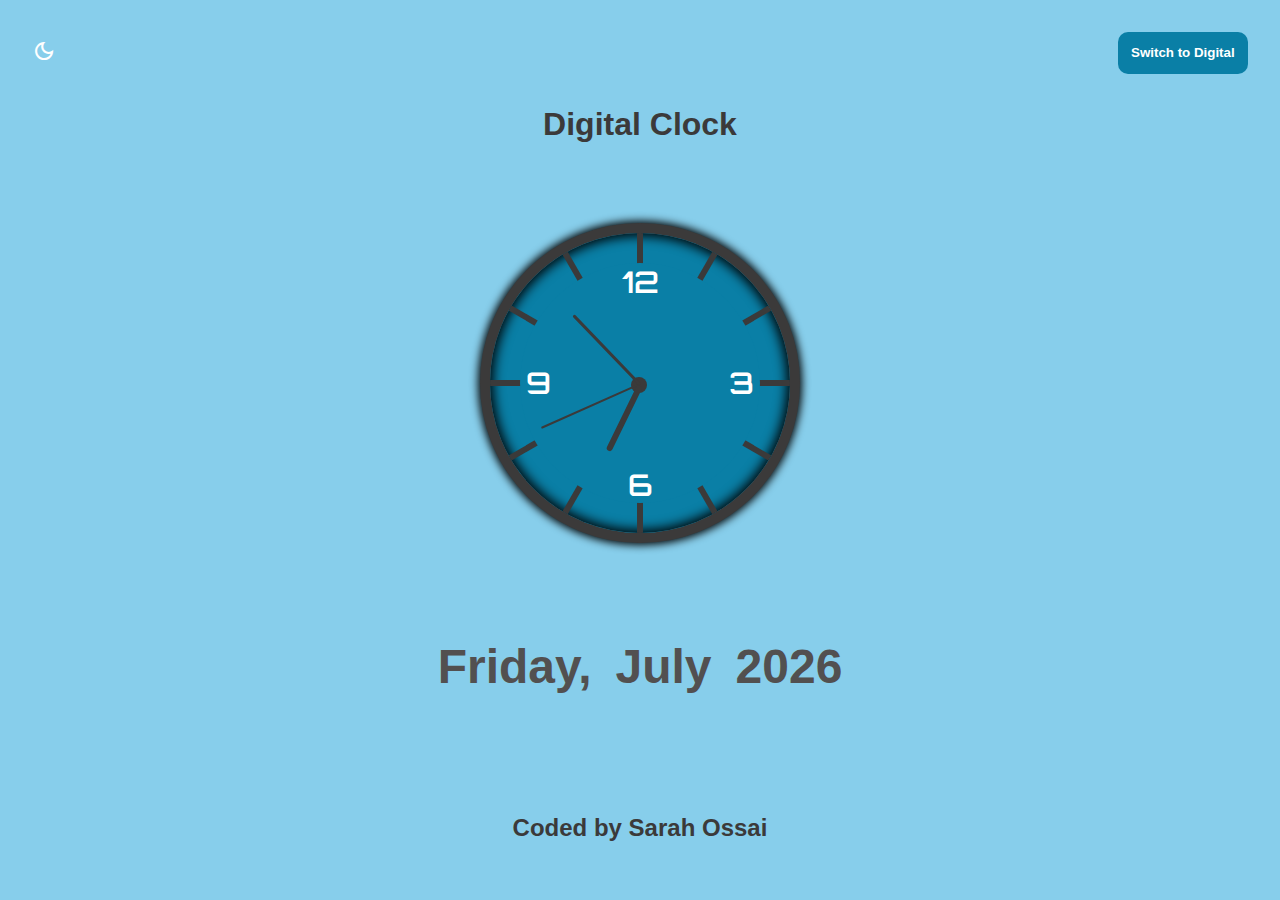
==== analog.html @ cb8b1c25 "Digital-Analog-Clock Completed" ====
<!DOCTYPE html>
<html lang="en">
<head>
    <meta charset="UTF-8">
    <meta http-equiv="X-UA-Compatible" content="IE=edge">
    <meta name="viewport" content="width=device-width, initial-scale=1.0">
    <title>Analog Clock | by Sarah Ossai</title>
    <link rel="stylesheet" href="style.css"/>
    <link href='https://fonts.googleapis.com/css?family=Orbitron' rel='stylesheet' type='text/css'>
    <link rel="stylesheet" href="https://fonts.googleapis.com/css2?family=Material+Symbols+Outlined:opsz,wght,FILL,GRAD@48,400,0,0" />
    <link rel="stylesheet" href="https://fonts.googleapis.com/css2?family=Material+Symbols+Outlined:opsz,wght,FILL,GRAD@48,400,0,0" />
    <script src="script.js" defer></script>
    <script src="date.js" defer></script>

</head>
<body>
    <!-- Button to switch between clocks -->
    <header>
        <div class="switch-clock">
            <button onclick="toggleMode()" id="mode-button">
                <span class="material-symbols-outlined">
                    dark_mode
                    </span></button>
            <a href="digital.html"><button class="btn-switch">Switch to Digital</button></a>
         </div>

         <h1 style="text-align:center;">Digital Clock</h1>
     </header>
     <!-- The analog clock content -->
     <div class="analogCont clock">
     <div class="middleLine">
        <div class="marking marking-one"></div>
        <div class="marking marking-two"></div>
        <div class="inner-circle">
                   
                    <!-- numbering -->
                    <div class="numVertical">
                        <p>12</p>
                 <div class="numHorizontal">
                    <p>9</p>
                    <p>3</p>
    
                 </div>
                        <p>6</p>
                    </div>
                    <div class="hand hour-hand"></div>
                    <div class="hand min-hand"></div>
                    <div class="hand sec-hand"></div>
                </div>
        
        <div class="marking marking-three"></div>
        <div class="marking marking-four"></div>
     </div>
     </div>
     <!-- set current date -->
     
        <div class="fullDate">
            <p class="day"></p>
            <p class="month"></p>
            <p class="year"></p>
        </div>
     <footer>
        <p>Coded by Sarah Ossai</p>
     </footer>
</body>
</html>
---- style.css ----
* {
  margin: 0;
  padding: 0;
}
@font-face {
    font-family: 'digital-7';
    src: url('fonts/digital-7.ttf') format(truetype);
  }
  
body {
  background-color: skyblue;
  color: white;
  transition: 0.3s ease-in-out;
}
#mode-button {
  border: none;
  background-color: transparent;
  color: white;
  font-weight: 700;
}

.switch-clock {
  display: flex;
  justify-content: space-between;
  padding: 2em;
}
.btn-switch {
  padding: 1em;
  border: none;
  font-weight: 600;
  background-color: rgb(10, 127, 166);
  color: white;
  cursor: pointer;
  border-radius: 10px;
}
.btn-switch:hover {
  background-color: rgb(12, 160, 209);
  transition: 0.3s transform;
  transform: scale(0.98);
}
header > h1 {
  color: rgb(59, 58, 58);
  font-weight: 600;
  text-align: center;
  font-family: sans-serif;
}
/* style the digital clock */
.digitalCont {
  display: flex;
  gap: 2.9em;
  border: 7px solid rgb(59, 58, 58);
  box-shadow: 0px 0px 9px 2px black, inset 0px 0px 12px 3px black;
  border-radius: 15px;
  padding: 2em;
  justify-content: center;
  margin: auto;
  width: 500px;
  margin-top: 5em;
  color: white;
  background-color: rgb(10, 127, 166);

}
.hour-min {
  display: flex;
  font-size: 7rem;
  gap: 0.5em;
  font-family: 'digital-7', sans-serif;

}
.seconds {
  width: 50px;
  font-size: 3rem;
  color: rgb(201, 197, 197);
  font-family: 'digital-7', sans-serif;

}
/* style for the analog clock */
.analogCont {
  width: 300px;
  height: 300px;
  margin: auto;
  margin-top: 5em;
  background-color: rgb(10, 127, 166);
  border-radius: 100%;
  border: 10px solid rgb(59, 58, 58);
  box-shadow: 0px 0px 9px 2px black, inset 0px 0px 12px 3px black;
}
/* draw the middle lines */
.middleLine {
  position: relative;
  overflow: hidden;
  width: 100%;
  height: 100%;
  border-radius: 100%;
}
.middleLine::after {
  -webkit-transform: rotate(90deg);
  -moz-transform: rotate(90deg);
  transform: rotate(90deg);
}
.middleLine::after,
.middleLine::before,
.middleLine .marking {
  content: "";
  position: absolute;
  width: 6px;
  height: 100%;
  left: 49%;
  background-color: rgb(59, 58, 58);
  z-index: 0;
}
/* the other major timelines */
.middleLine .marking.marking-one {
  -webkit-transform: rotate(30deg);
  -moz-transform: rotate(30deg);
  transform: rotate(30deg);
}
.middleLine .marking.marking-two {
  -webkit-transform: rotate(60deg);
  -moz-transform: rotate(60deg);
  transform: rotate(60deg);
}
.middleLine .marking.marking-three {
  -webkit-transform: rotate(120deg);
  -moz-transform: rotate(120deg);
  transform: rotate(120deg);
}
.middleLine .marking.marking-four {
  -webkit-transform: rotate(150deg);
  -moz-transform: rotate(150deg);
  transform: rotate(150deg);
}
/* cover the lines and draw the inner circle */
.inner-circle {
  position: absolute;
  top: 10%;
  left: 10%;
  border-radius: 100%;
  z-index: 1;
  width: 80%;
  height: 80%;
  background-color: rgb(10, 127, 166);
}
.inner-circle::before {
  position: absolute;
  content: "";
  top: 50%;
  left: 50%;
  width: 16px;
  height: 16px;
  border-radius: 100%;
  background-color: rgb(59, 58, 58);
  margin-top: -6px;
  margin-left: -9px;
}
footer > p {
  color: rgb(59, 58, 58);
  font-weight: 600;
  text-align: center;
  padding-top: 5em;
  font-size: 1.5rem;
  font-family: sans-serif;
}
.hand {
  width: 50%;
  right: 50%;
  position: absolute;
  height: 6px;
  background-color: rgb(59, 58, 58);
  top: 50%;
  border-radius: 5px;
  transform-origin: 100%;
  transition-timing-function: cubic-bezier(0.9, 5, 0.58, 1);
}
.hand.hour-hand {
  width: 30%;
  z-index: 3;
}
.hand.min-hand {
  width: 40%;
  z-index: 10;
  height: 3px;
}
.hand.sec-hand {
  width: 45%;
  height: 2px;
  background-color: rgb(59, 58, 58);
}
.numVertical {
  font-family: sans-serif;
  text-align: center;
  font-size: 30px;
  font-weight: 600;
  display: flex;
  flex-direction: column;
  justify-content: space-between;
  height: 100%;
  color: white;
  font-family: "Orbitron", sans-serif;
}
.numHorizontal {
  font-family: "Orbitron", sans-serif;
  display: flex;
  justify-content: space-between;
  padding: 0.2em;
}
/* dark mode */
body.dark-mode,
.clock.dark-mode, 
.clock.dark-mode .inner-circle {
  background-color: rgb(20, 20, 20) !important;
  transition: 0.5s ease-in-out;
}

.clock.dark-mode .hour-min,
.clock.dark-mode .seconds,
.clock.dark-mode .numHorizontal,
.clock.dark-mode .numVertical {
  color: red;
  transition: 0.5s ease-in-out;
}

.btn-switch.dark-mode{
    background-color: red;
    transition: 0.5s ease-out;
}
/* style the date */
.fullDate{
    display: flex;
    gap: 0.5em;
    font-size: 3rem;
    font-family: sans-serif;
    justify-content: center;
    padding-top: 2em;
    color: rgb(82, 80, 80);
    font-weight: 700;
}
@media (max-width: 650px) {
  .digitalCont {
    width: 200px;
  }
  .hour-min {
    font-size: 3rem;
  }
  .seconds {
    font-size: 1.7rem;
  }
  .analogCont {
    width: 250px;
    height: 250px;
  }
  .hand.hour-hand {
    height: 5px;
    width: 55px;
  }
  .hand.min-hand {
    width: 70px;
  }
  .hand.sec-hand {
    width: 73px;
  }
  .fullDate{
    font-size: 1.5rem;
  }
  footer > p{
    font-size: 1.2rem;
  }
}
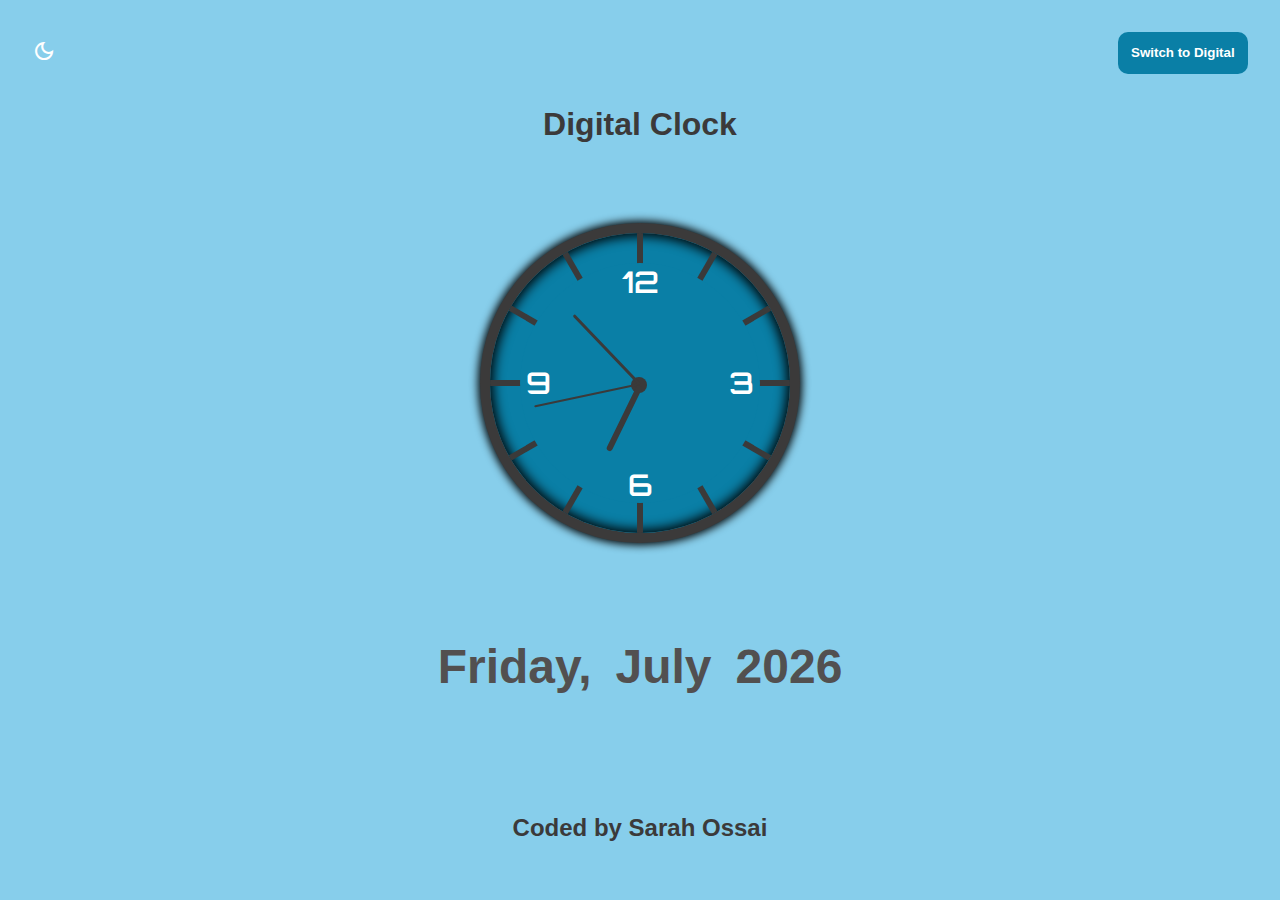
==== commit a990438d: "Digital-Analog-Clock Completed" ====
--- a/analog.html
+++ b/analog.html
@@ -18,7 +18,7 @@
     <header>
         <div class="switch-clock">
             <button onclick="toggleMode()" id="mode-button">
-                <span class="material-symbols-outlined">
+                <span class="material-symbols-outlined" style="cursor: pointer;">
                     dark_mode
                     </span></button>
             <a href="digital.html"><button class="btn-switch">Switch to Digital</button></a>
